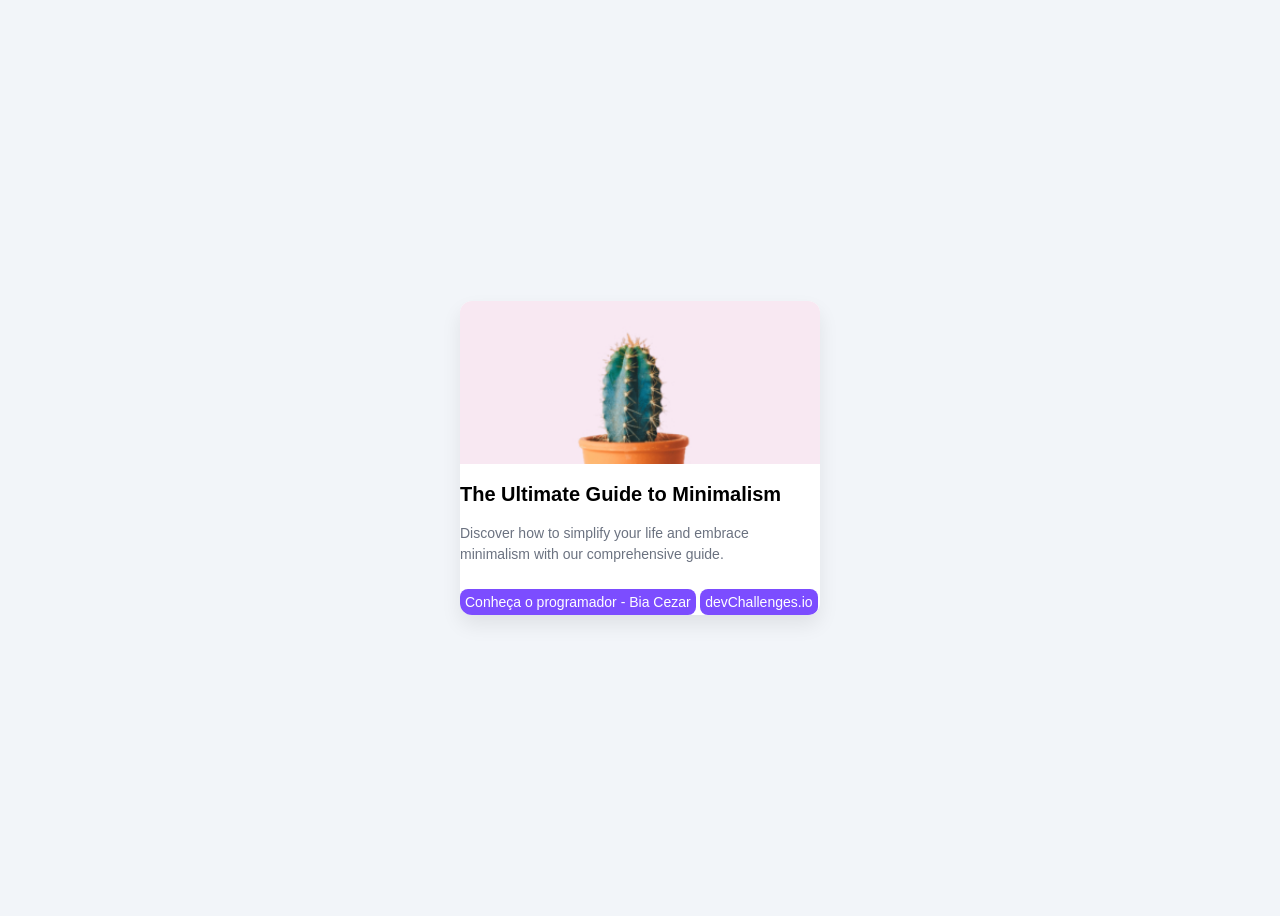
==== index.html @ 38d81d40 "Move site files to repo root for GitHub Pages" ====
<!DOCTYPE html>
<html lang="en">
  <head>
  <meta charset="UTF-8">
  <title>Minimal Blog Card</title>
  <link rel="stylesheet" href="style.css">
</head>
  </head>
  <body>
    <card class="card">
      <img src="imagens/Cactus.jpg" alt="Blog Image" class="card-image">
      <div class="card-content">
        <h2 class="card-title">The Ultimate Guide to Minimalism</h2>
        <p class="card-description">Discover how to simplify your life and embrace minimalism with our comprehensive guide.</p>
      
      </div>

    <div class="author-info">
      <a href="https://github.com/Biacezar" target="_blank" class="btn">
Conheça o programador - Bia Cezar
</a>
       <a href="https://www.devchallenges.io?ref=challenge" target="_blank" class="btn"
        >devChallenges.io</a
      >
    </div>
  </body>
</html>
---- style.css ----
body{
  background:#F2F5F9;
  font-family: Arial, sans-serif;
  display:flex;
  justify-content:center;
  align-items:center;
  height:100vh;
}

.card{
  background:white;
  width:360px;
  border-radius:12px;
  overflow:hidden;
  box-shadow:0 10px 20px rgba(0,0,0,0.08);
}

.card img{
  width:100%;
}

.content{
  padding:20px;
}

.tag{
  background:#E6D6FC;
  color:#7C4DFF;
  padding:5px 10px;
  border-radius:20px;
  font-size:12px;
  font-weight:bold;
}

h2{
  margin-top:15px;
  font-size:20px;
}

p{
  color:#6B7280;
  font-size:14px;
  line-height:1.5;
}

.author{
  border-top:1px solid #eee;
  padding:15px 20px;
  color:#6B7280;
  font-size:14px;
}

.btn{
  display:inline-block;
  margin-top:10px;
  padding:5px 5px;
  border-radius:8px;
  background:#7C4DFF;
  color:white;
  text-decoration:none;
  font-size:14px;
  cursor:pointer;
}
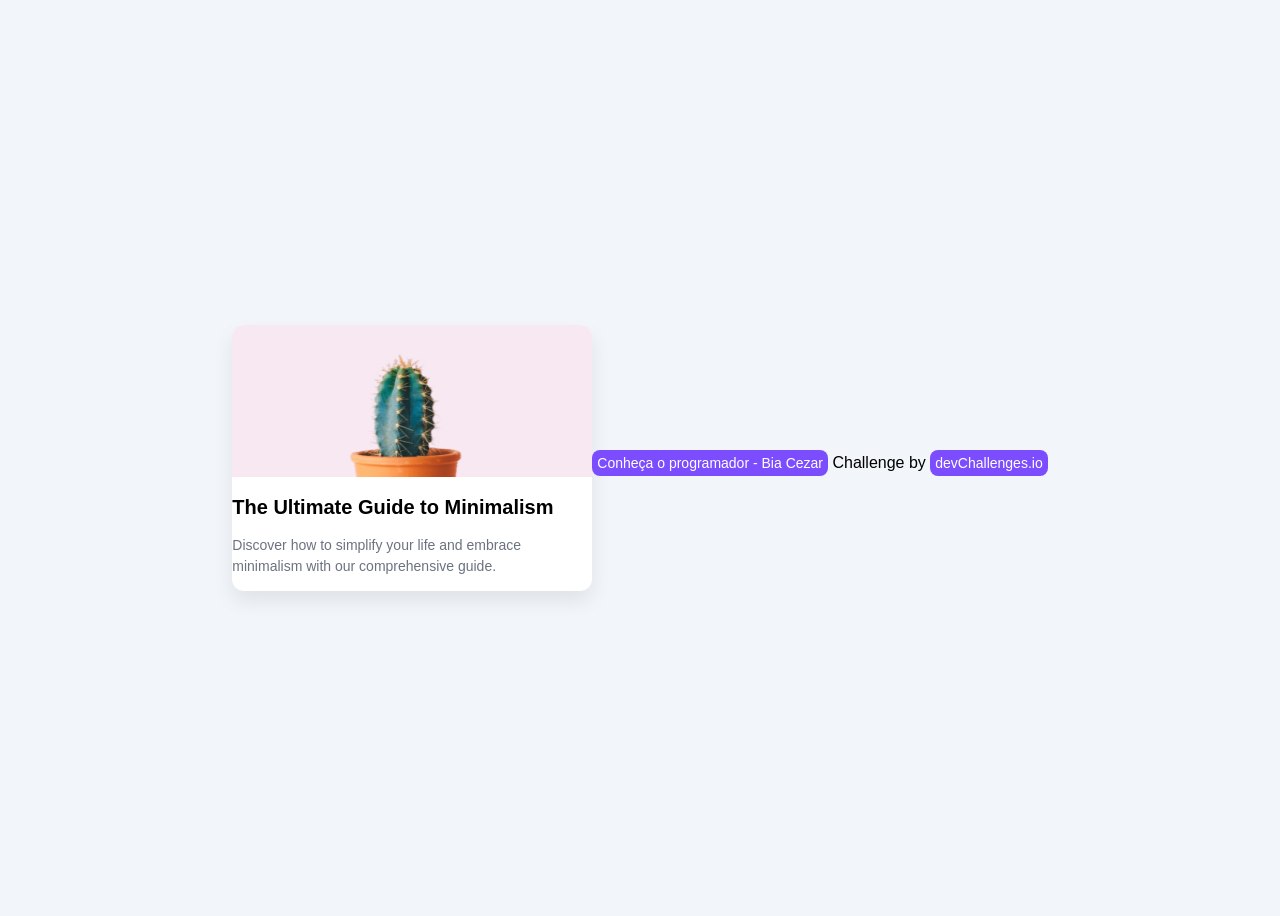
==== commit 12d5cf59: "Fix accessibility, SEO, and performance issues: add meta description, main landmark, image dimension" ====
--- a/index.html
+++ b/index.html
@@ -2,24 +2,27 @@
 <html lang="en">
   <head>
   <meta charset="UTF-8">
+  <meta name="description" content="A minimal blog card showcasing the ultimate guide to minimalism.">
   <title>Minimal Blog Card</title>
   <link rel="stylesheet" href="style.css">
-</head>
   </head>
   <body>
-    <card class="card">
-      <img src="imagens/Cactus.jpg" alt="Blog Image" class="card-image">
+    <main>
+    <div class="card">
+      <img src="imagens/Cactus.jpg" alt="Blog Image" class="card-image" width="336" height="152">
       <div class="card-content">
         <h2 class="card-title">The Ultimate Guide to Minimalism</h2>
         <p class="card-description">Discover how to simplify your life and embrace minimalism with our comprehensive guide.</p>
       
       </div>
+    </div>
+    </main>
 
     <div class="author-info">
       <a href="https://github.com/Biacezar" target="_blank" class="btn">
 Conheça o programador - Bia Cezar
 </a>
-       <a href="https://www.devchallenges.io?ref=challenge" target="_blank" class="btn"
+      Challenge by <a href="https://www.devchallenges.io?ref=challenge" target="_blank" class="btn"
         >devChallenges.io</a
       >
     </div>
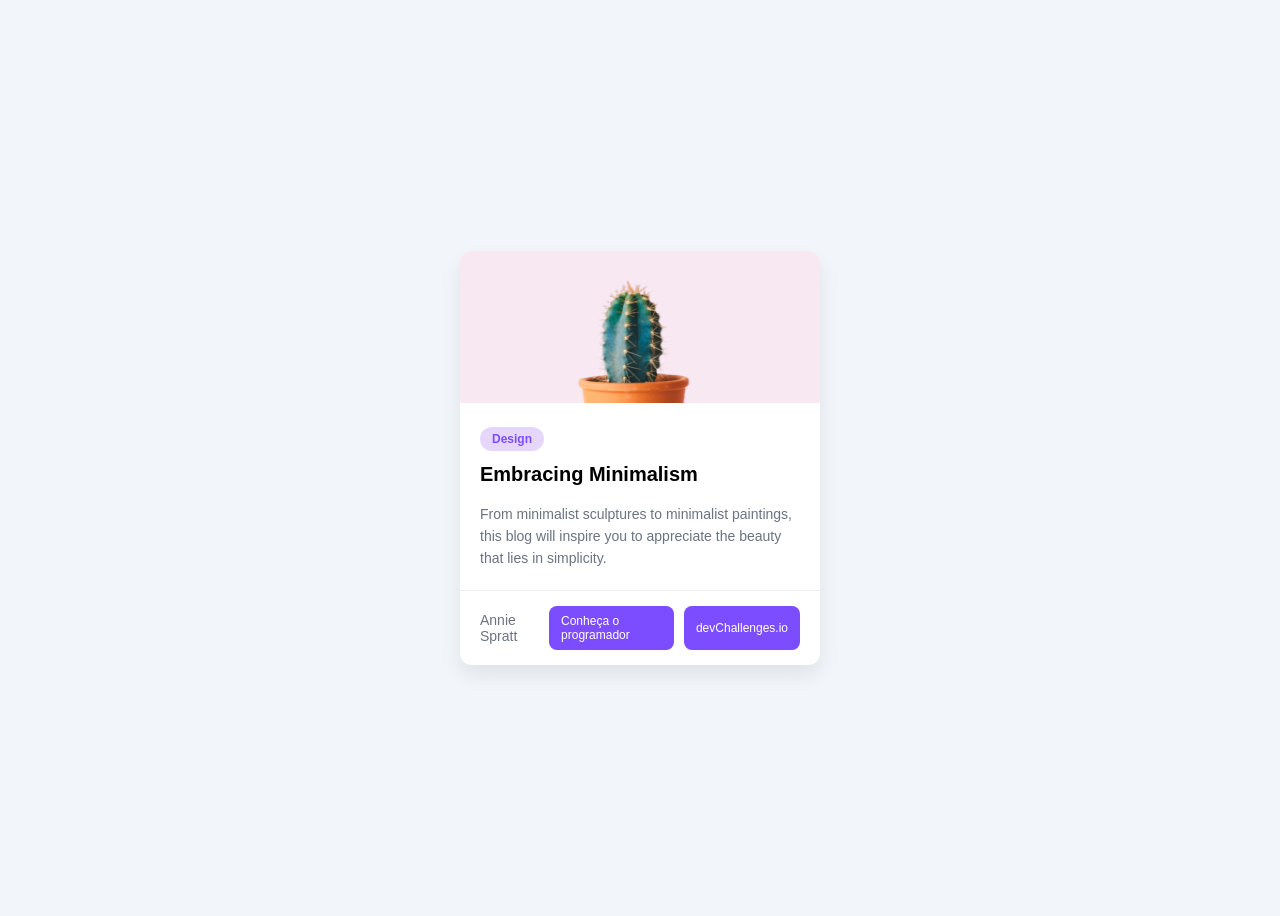
==== commit d6a360ad: "Fix layout: move buttons inside card & style footer to match reference" ====
--- a/index.html
+++ b/index.html
@@ -8,23 +8,22 @@
   </head>
   <body>
     <main>
-    <div class="card">
-      <img src="imagens/Cactus.jpg" alt="Blog Image" class="card-image" width="336" height="152">
-      <div class="card-content">
-        <h2 class="card-title">The Ultimate Guide to Minimalism</h2>
-        <p class="card-description">Discover how to simplify your life and embrace minimalism with our comprehensive guide.</p>
-      
+      <div class="card">
+        <img src="imagens/Cactus.jpg" alt="Blog Image" class="card-image" width="336" height="152">
+        <div class="card-content">
+          <span class="tag">Design</span>
+          <h2 class="card-title">Embracing Minimalism</h2>
+          <p class="card-description">From minimalist sculptures to minimalist paintings, this blog will inspire you to appreciate the beauty that lies in simplicity.</p>
+        </div>
+
+        <div class="card-footer">
+          <div class="author">Annie Spratt</div>
+          <div class="footer-links">
+            <a href="https://github.com/Biacezar" target="_blank" class="btn">Conheça o programador</a>
+            <a href="https://www.devchallenges.io?ref=challenge" target="_blank" class="btn">devChallenges.io</a>
+          </div>
+        </div>
       </div>
-    </div>
     </main>
-
-    <div class="author-info">
-      <a href="https://github.com/Biacezar" target="_blank" class="btn">
-Conheça o programador - Bia Cezar
-</a>
-      Challenge by <a href="https://www.devchallenges.io?ref=challenge" target="_blank" class="btn"
-        >devChallenges.io</a
-      >
-    </div>
   </body>
 </html>
--- a/style.css
+++ b/style.css
@@ -19,45 +19,60 @@
   width:100%;
 }
 
-.content{
+.card-content{
   padding:20px;
 }
 
 .tag{
+  display:inline-block;
   background:#E6D6FC;
   color:#7C4DFF;
-  padding:5px 10px;
+  padding:5px 12px;
   border-radius:20px;
   font-size:12px;
   font-weight:bold;
+  margin-bottom:12px;
 }
 
 h2{
-  margin-top:15px;
+  margin-top:0;
   font-size:20px;
 }
 
 p{
   color:#6B7280;
   font-size:14px;
-  line-height:1.5;
+  line-height:1.6;
+  margin:10px 0 0;
+}
+
+.card-footer{
+  border-top:1px solid #eee;
+  padding:15px 20px;
+  display:flex;
+  align-items:center;
+  justify-content:space-between;
 }
 
 .author{
-  border-top:1px solid #eee;
-  padding:15px 20px;
   color:#6B7280;
   font-size:14px;
 }
 
+.footer-links{
+  display:flex;
+  gap:10px;
+}
+
 .btn{
-  display:inline-block;
-  margin-top:10px;
-  padding:5px 5px;
+  display:inline-flex;
+  align-items:center;
+  justify-content:center;
+  padding:8px 12px;
   border-radius:8px;
   background:#7C4DFF;
   color:white;
   text-decoration:none;
-  font-size:14px;
+  font-size:12px;
   cursor:pointer;
 }
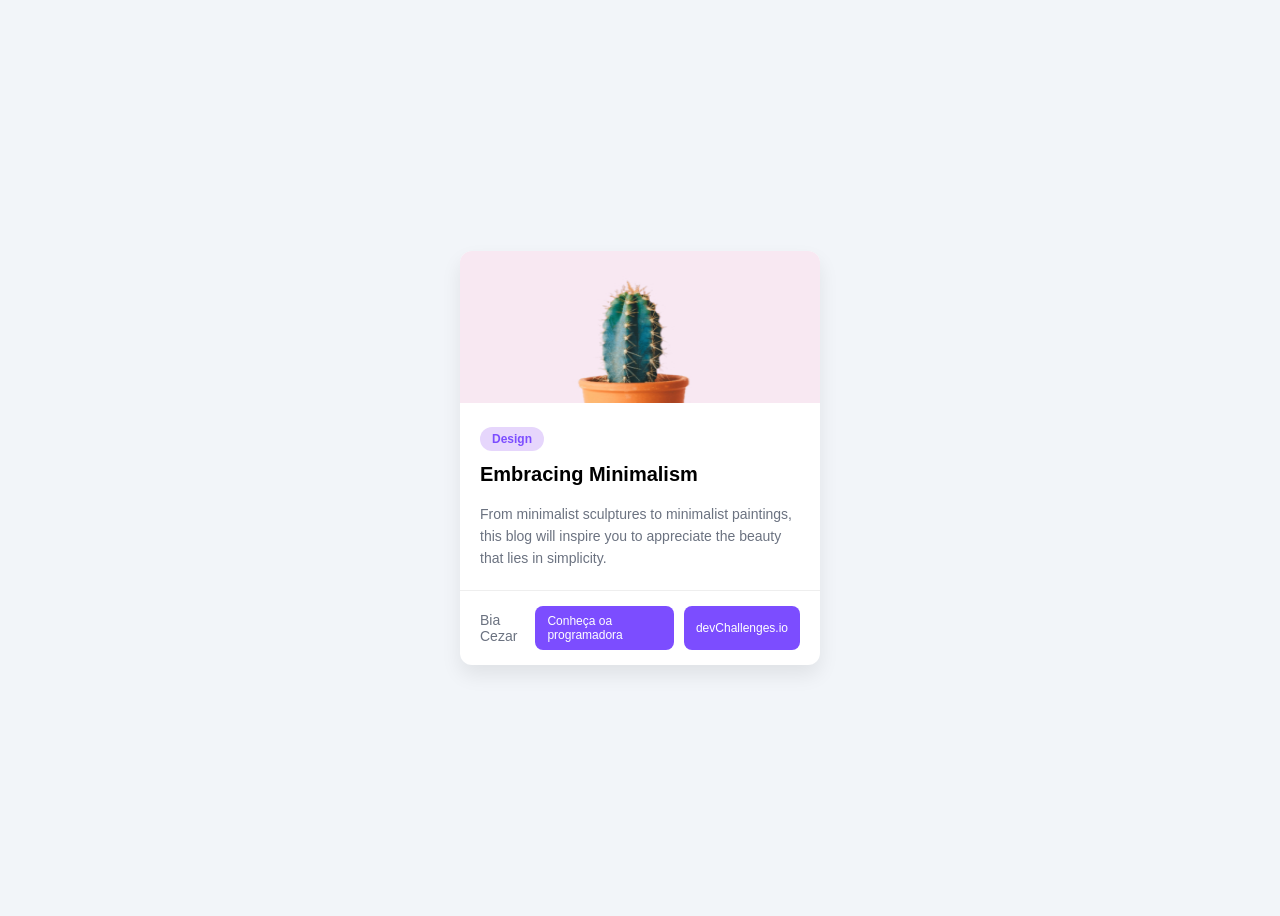
==== commit 29bbc93c: "nome programadora" ====
--- a/index.html
+++ b/index.html
@@ -17,9 +17,9 @@
         </div>
 
         <div class="card-footer">
-          <div class="author">Annie Spratt</div>
+          <div class="author">Bia Cezar</div>
           <div class="footer-links">
-            <a href="https://github.com/Biacezar" target="_blank" class="btn">Conheça o programador</a>
+            <a href="https://github.com/Biacezar" target="_blank" class="btn">Conheça oa programadora</a>
             <a href="https://www.devchallenges.io?ref=challenge" target="_blank" class="btn">devChallenges.io</a>
           </div>
         </div>
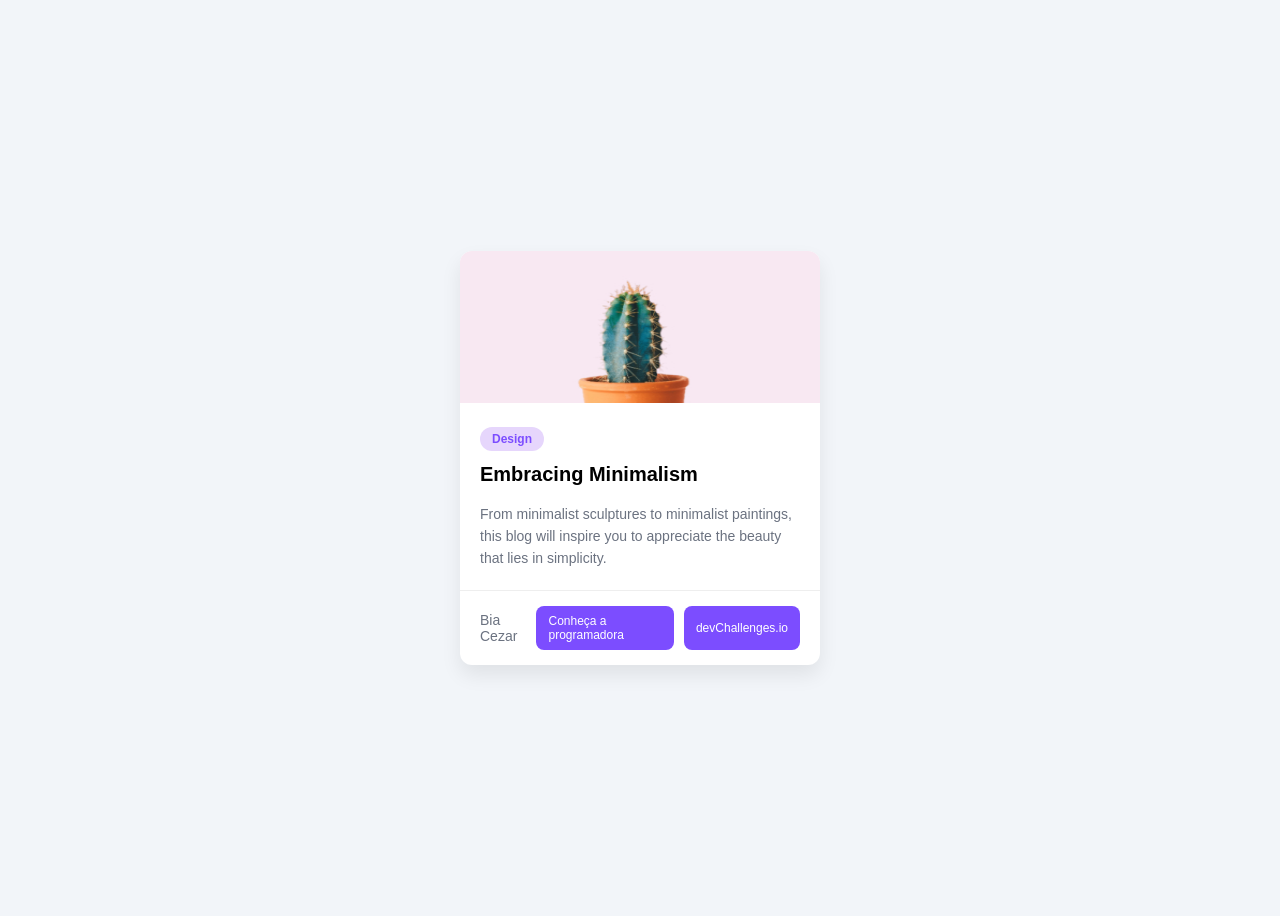
==== commit e2804a5f: "Fix typo in button text" ====
--- a/index.html
+++ b/index.html
@@ -19,7 +19,7 @@
         <div class="card-footer">
           <div class="author">Bia Cezar</div>
           <div class="footer-links">
-            <a href="https://github.com/Biacezar" target="_blank" class="btn">Conheça oa programadora</a>
+            <a href="https://github.com/Biacezar" target="_blank" class="btn">Conheça a programadora</a>
             <a href="https://www.devchallenges.io?ref=challenge" target="_blank" class="btn">devChallenges.io</a>
           </div>
         </div>
